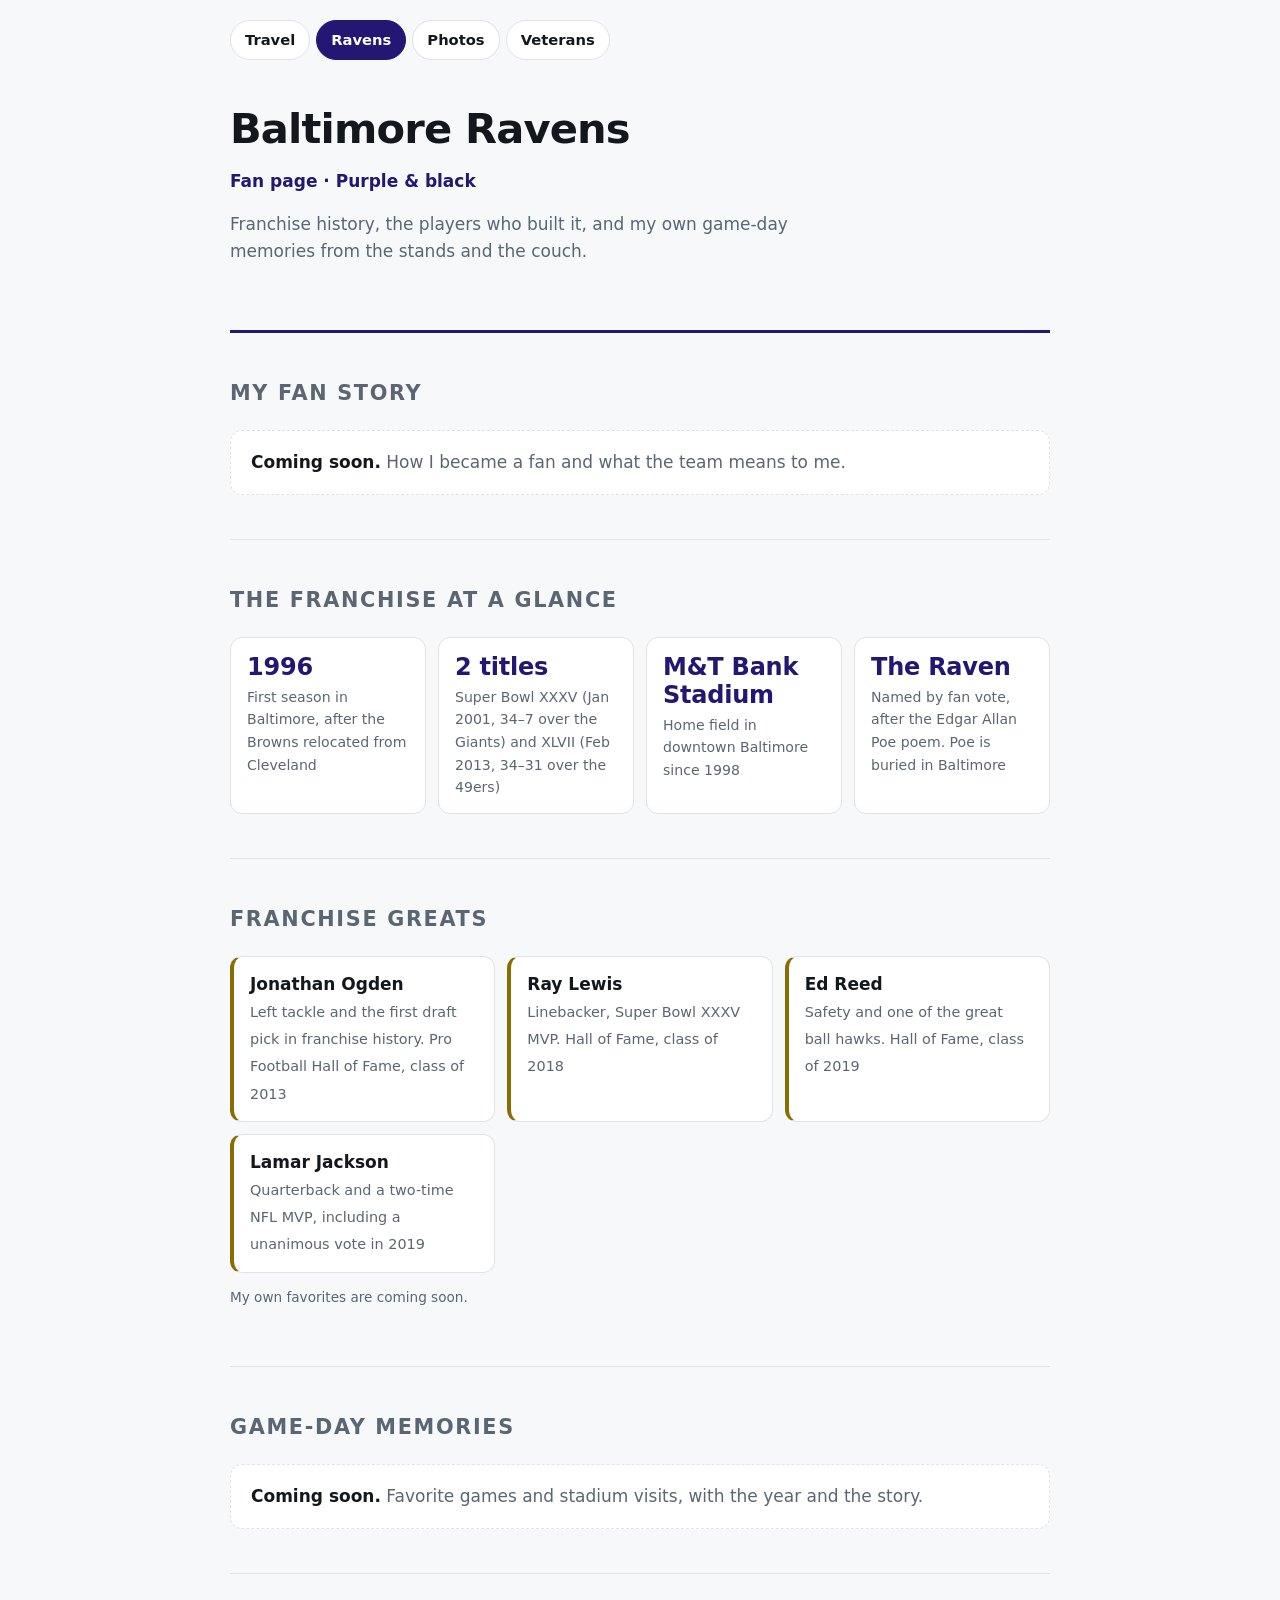
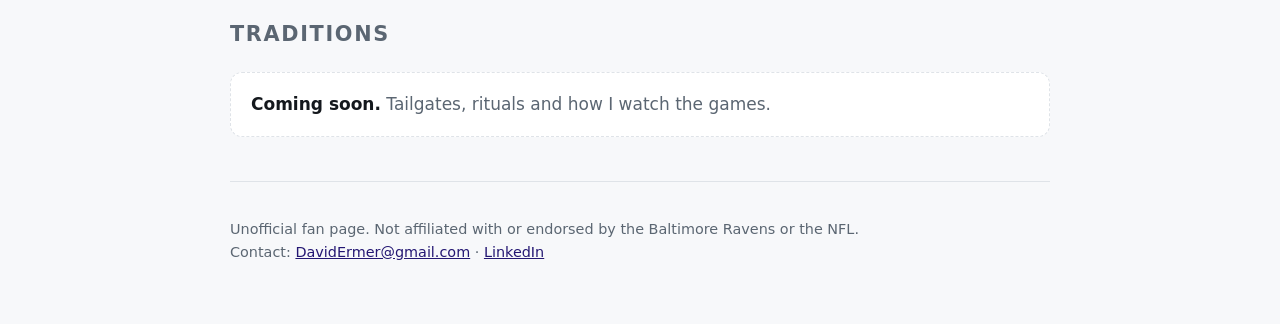
==== ravens.html @ 545f745b "Add files via upload" ====
<!doctype html>
<html lang="en">
<head>
<meta charset="utf-8">
<meta name="viewport" content="width=device-width, initial-scale=1">
<title>Baltimore Ravens Fan Page</title>
<meta name="description" content="An unofficial fan page for the Baltimore Ravens: franchise history, the greats, and a fan's game-day memories.">
<link rel="stylesheet" href="site.css">
<style>
  :root{--accent:#a68bff;--gold:#c9a227}
  @media (prefers-color-scheme: light){:root{--accent:#241773;--gold:#8a6d00}}
  .nav a[aria-current="page"]{color:#fff}
  header{border-bottom:3px solid var(--accent)}
  .facts{display:grid;grid-template-columns:repeat(auto-fit,minmax(190px,1fr));gap:12px}
  .fact{background:var(--panel);border:1px solid var(--line);border-radius:12px;padding:16px 16px 14px}
  .fact b{display:block;font-size:1.5rem;line-height:1.15;color:var(--accent);letter-spacing:-.01em}
  .fact span{display:block;color:var(--muted);font-size:.88rem;margin-top:4px}
  .greats{list-style:none;margin:0;padding:0;display:grid;grid-template-columns:repeat(auto-fit,minmax(250px,1fr));gap:12px}
  .greats li{background:var(--panel);border:1px solid var(--line);border-left:4px solid var(--gold);border-radius:12px;padding:14px 16px}
  .greats b{display:block}
  .greats span{color:var(--muted);font-size:.9rem}
  .soon{background:var(--panel);border:1px dashed var(--line);border-radius:12px;padding:18px 20px;color:var(--muted)}
  .soon b{color:var(--text)}
  .fine{color:var(--muted);font-size:.85rem}
</style>
</head>
<body>
<div class="wrap">
  <nav class="nav" aria-label="Site">
    <a href="index.html">Travel</a>
    <a href="ravens.html" aria-current="page">Ravens</a>
    <a href="photos.html">Photos</a>
    <a href="veterans.html">Veterans</a>
  </nav>
  <header>
    <h1>Baltimore Ravens</h1>
    <p class="tag">Fan page &middot; Purple &amp; black</p>
    <p class="lead">Franchise history, the players who built it, and my own game-day memories from the stands and the couch.</p>
  </header>

  <section id="story">
    <h2>My fan story</h2>
    <!-- EDIT: replace the box below with your own paragraph(s) -->
    <div class="soon"><b>Coming soon.</b> How I became a fan and what the team means to me.</div>
  </section>

  <section id="glance">
    <h2>The franchise at a glance</h2>
    <div class="facts">
      <div class="fact"><b>1996</b><span>First season in Baltimore, after the Browns relocated from Cleveland</span></div>
      <div class="fact"><b>2 titles</b><span>Super Bowl XXXV (Jan 2001, 34&ndash;7 over the Giants) and XLVII (Feb 2013, 34&ndash;31 over the 49ers)</span></div>
      <div class="fact"><b>M&amp;T Bank Stadium</b><span>Home field in downtown Baltimore since 1998</span></div>
      <div class="fact"><b>The Raven</b><span>Named by fan vote, after the Edgar Allan Poe poem. Poe is buried in Baltimore</span></div>
    </div>
  </section>

  <section id="greats">
    <h2>Franchise greats</h2>
    <ul class="greats">
      <li><b>Jonathan Ogden</b><span>Left tackle and the first draft pick in franchise history. Pro Football Hall of Fame, class of 2013</span></li>
      <li><b>Ray Lewis</b><span>Linebacker, Super Bowl XXXV MVP. Hall of Fame, class of 2018</span></li>
      <li><b>Ed Reed</b><span>Safety and one of the great ball hawks. Hall of Fame, class of 2019</span></li>
      <li><b>Lamar Jackson</b><span>Quarterback and a two-time NFL MVP, including a unanimous vote in 2019</span></li>
    </ul>
    <p class="fine" style="margin-top:14px">My own favorites are coming soon.</p>
  </section>

  <section id="memories">
    <h2>Game-day memories</h2>
    <!-- EDIT: add one block per memory, newest first:
    <div class="job"><h3>Game or moment</h3><div class="meta">Year &middot; Where</div><p>Your memory.</p></div> -->
    <div class="soon"><b>Coming soon.</b> Favorite games and stadium visits, with the year and the story.</div>
  </section>

  <section id="traditions">
    <h2>Traditions</h2>
    <!-- EDIT: tailgates, rituals, how you watch games -->
    <div class="soon"><b>Coming soon.</b> Tailgates, rituals and how I watch the games.</div>
  </section>

  <footer>Unofficial fan page. Not affiliated with or endorsed by the Baltimore Ravens or the NFL.<br>
  Contact: <a href="mailto:DavidErmer@gmail.com">DavidErmer@gmail.com</a> &middot; <a href="https://www.linkedin.com/in/davidermer">LinkedIn</a></footer>
</div>
</body>
</html>
---- site.css ----
:root{--bg:#0e1116;--panel:#161b22;--text:#e6edf3;--muted:#9aa4af;--accent:#4aa3ff;--line:#262d36}
  @media (prefers-color-scheme: light){:root{--bg:#f7f8fa;--panel:#fff;--text:#14181d;--muted:#5b6672;--accent:#0b66d0;--line:#dfe3e8}}
  *{box-sizing:border-box}
  body{margin:0;background:var(--bg);color:var(--text);font:17px/1.6 system-ui,-apple-system,Segoe UI,Roboto,sans-serif}
  .wrap{max-width:860px;margin:0 auto;padding:0 20px}
  header{padding:72px 0 40px;border-bottom:1px solid var(--line)}
  h1{font-size:2.6rem;margin:0 0 6px;letter-spacing:-.02em}
  .tag{color:var(--accent);font-weight:600;margin:0 0 16px}
  .lead{color:var(--muted);max-width:640px;margin:0 0 24px}
  .btn{display:inline-block;padding:10px 18px;border-radius:8px;border:1px solid var(--accent);color:var(--accent);text-decoration:none;font-weight:600;margin-right:10px}
  .btn.primary{background:var(--accent);color:#fff}
  section{padding:44px 0;border-bottom:1px solid var(--line)}
  h2{font-size:1.3rem;margin:0 0 20px;text-transform:uppercase;letter-spacing:.08em;color:var(--muted)}
  .job{background:var(--panel);border:1px solid var(--line);border-radius:12px;padding:20px 22px;margin-bottom:16px}
  .job h3{margin:0;font-size:1.1rem}
  .job .meta{color:var(--muted);font-size:.92rem;margin:2px 0 10px}
  .job ul{margin:0;padding-left:20px}
  .chips{display:flex;flex-wrap:wrap;gap:8px}
  .chip{background:var(--panel);border:1px solid var(--line);border-radius:999px;padding:6px 14px;font-size:.92rem}
  footer{padding:36px 0 60px;color:var(--muted);font-size:.9rem}
  a{color:var(--accent)}

  .nav{display:flex;flex-wrap:wrap;gap:6px;padding:20px 0 0}
  .nav a{display:inline-block;padding:7px 14px;border-radius:999px;border:1px solid var(--line);color:var(--text);text-decoration:none;font-size:.92rem;font-weight:600;background:var(--panel)}
  .nav a:hover{border-color:var(--accent)}
  .nav a[aria-current="page"]{background:var(--accent);border-color:var(--accent);color:#fff}
  .nav a:focus-visible{outline:2px solid var(--accent);outline-offset:2px}
  .nav+header{padding-top:36px}
  footer a{white-space:nowrap}
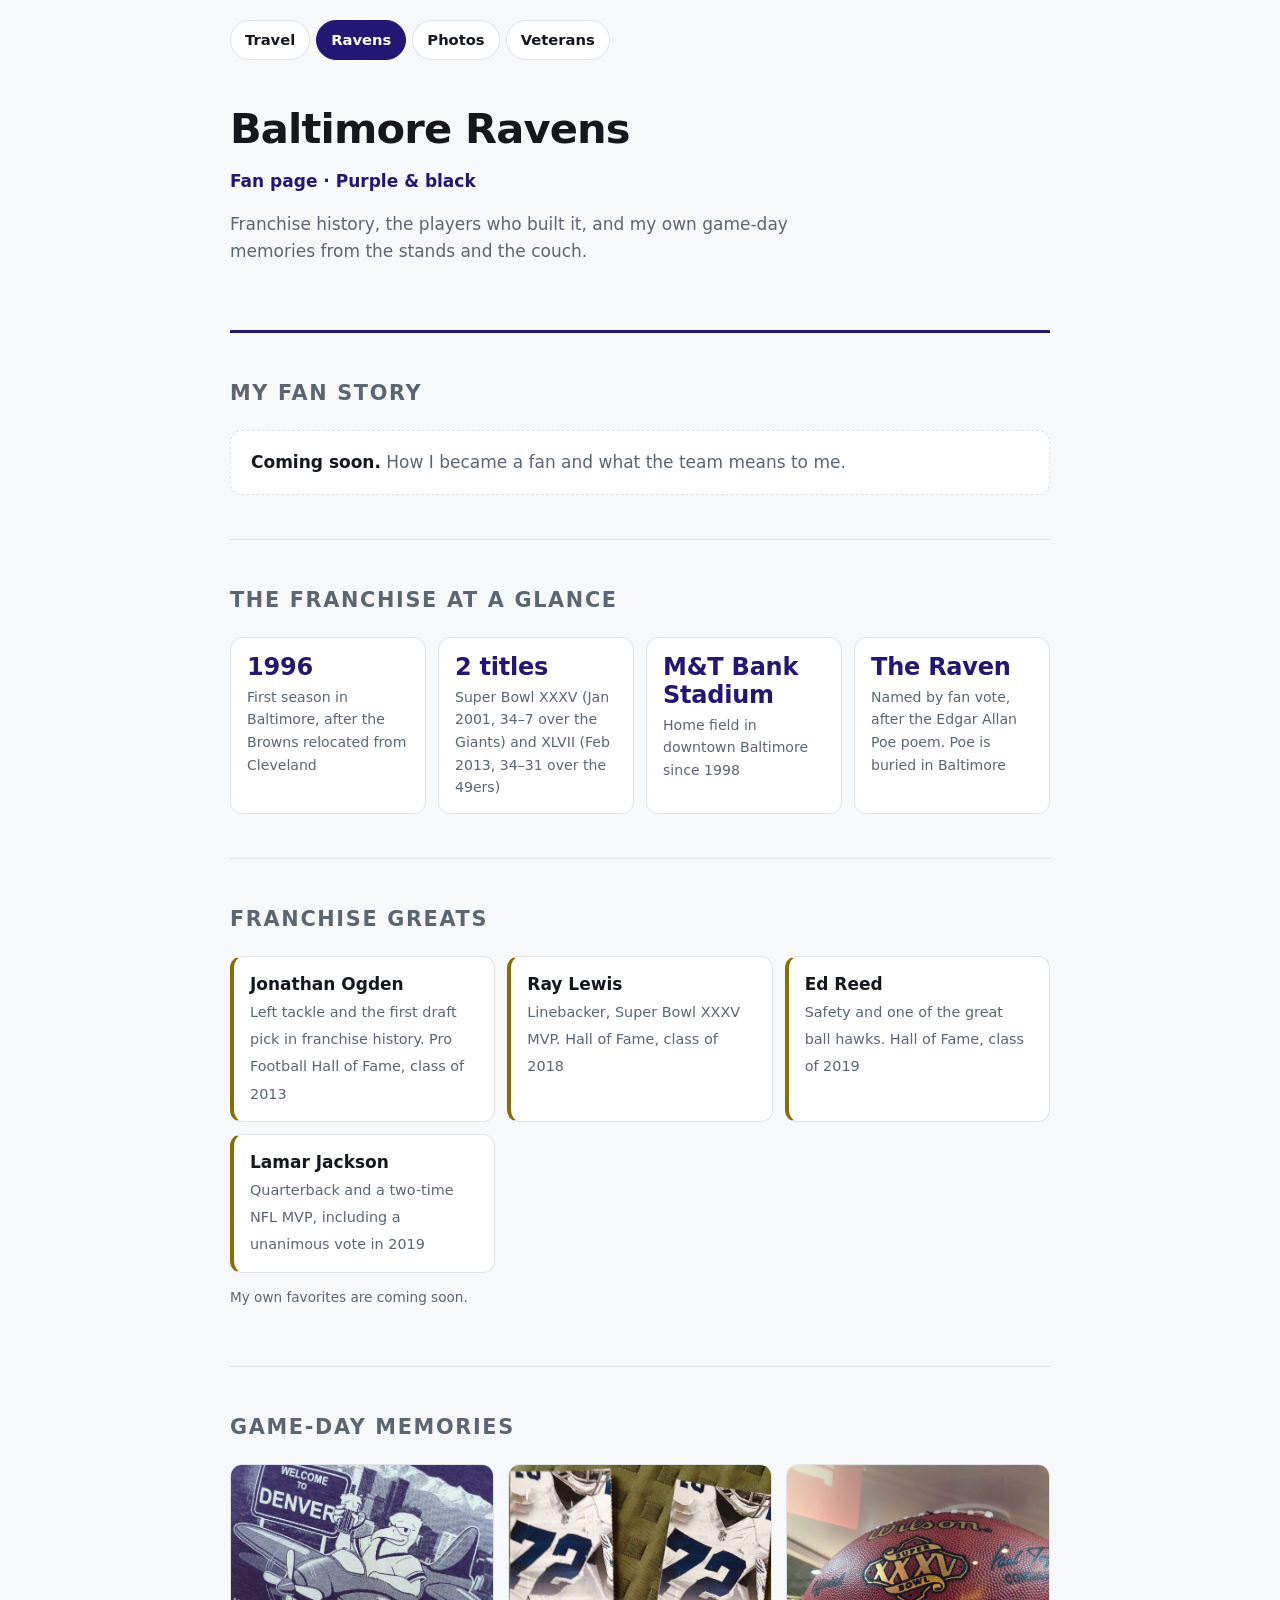
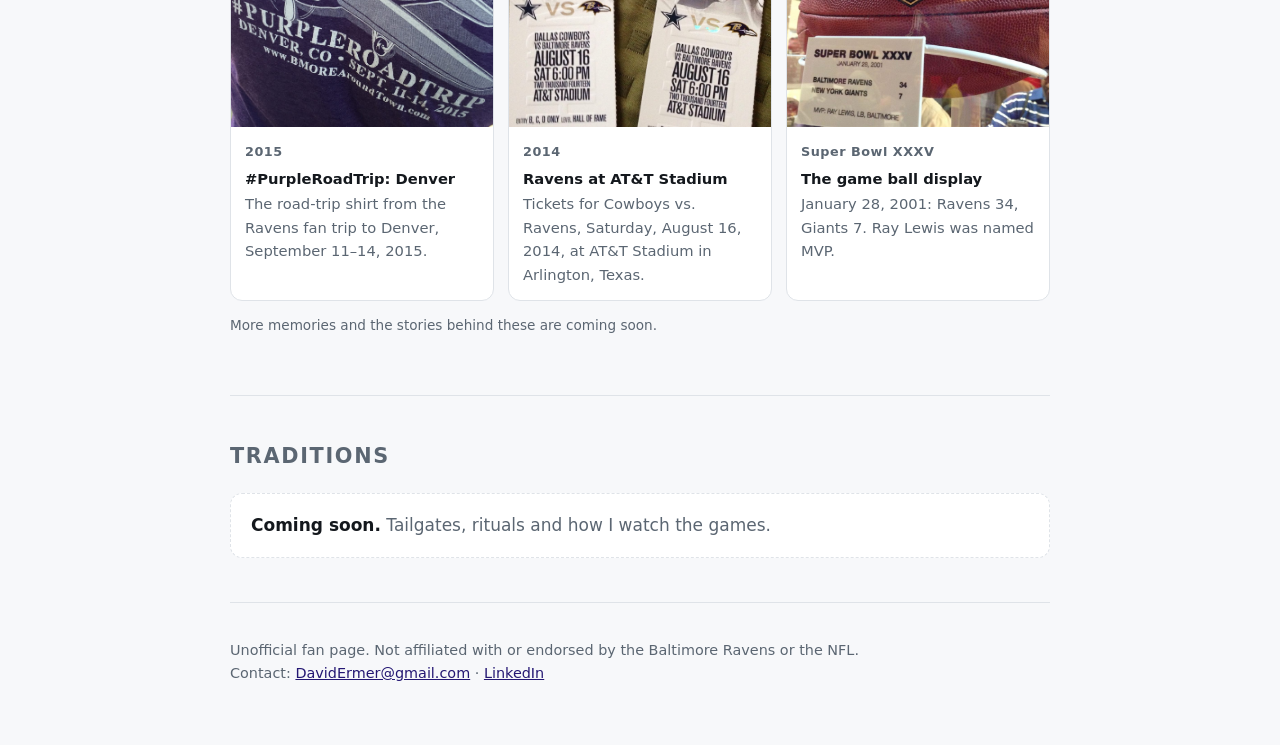
==== commit 69d34f57: "Add files via upload" ====
--- a/ravens.html
+++ b/ravens.html
@@ -22,6 +22,13 @@
   .soon{background:var(--panel);border:1px dashed var(--line);border-radius:12px;padding:18px 20px;color:var(--muted)}
   .soon b{color:var(--text)}
   .fine{color:var(--muted);font-size:.85rem}
+  .memories{display:grid;grid-template-columns:repeat(auto-fit,minmax(250px,1fr));gap:14px}
+  .mem{margin:0;background:var(--panel);border:1px solid var(--line);border-radius:12px;overflow:hidden}
+  .mem img{display:block;width:100%;aspect-ratio:1/1;object-fit:cover;background:var(--line)}
+  .mem figcaption{padding:12px 14px 14px;font-size:.92rem}
+  .mem figcaption b{display:block;color:var(--text);margin-bottom:2px}
+  .mem figcaption span{color:var(--muted)}
+  .yr{display:inline-block;color:var(--accent);font-weight:700;font-size:.8rem;letter-spacing:.04em;margin-bottom:4px}
 </style>
 </head>
 <body>
@@ -67,9 +74,21 @@
 
   <section id="memories">
     <h2>Game-day memories</h2>
-    <!-- EDIT: add one block per memory, newest first:
-    <div class="job"><h3>Game or moment</h3><div class="meta">Year &middot; Where</div><p>Your memory.</p></div> -->
-    <div class="soon"><b>Coming soon.</b> Favorite games and stadium visits, with the year and the story.</div>
+    <div class="memories">
+      <figure class="mem">
+        <img style="object-position:50% 78%" src="photos/ravens-purple-road-trip-2015.jpg" alt="Purple t-shirt with a cartoon raven in a propeller plane holding a beer, in front of a Welcome to Denver sign and the Rocky Mountains" loading="lazy">
+        <figcaption><span class="yr">2015</span><b>#PurpleRoadTrip: Denver</b><span>The road-trip shirt from the Ravens fan trip to Denver, September 11&ndash;14, 2015.</span></figcaption>
+      </figure>
+      <figure class="mem">
+        <img style="object-position:50% 80%" src="photos/ravens-cowboys-tickets-2014.jpg" alt="Two tickets for Dallas Cowboys versus Baltimore Ravens at AT&T Stadium, Saturday August 16, 2014" loading="lazy">
+        <figcaption><span class="yr">2014</span><b>Ravens at AT&amp;T Stadium</b><span>Tickets for Cowboys vs. Ravens, Saturday, August 16, 2014, at AT&amp;T Stadium in Arlington, Texas.</span></figcaption>
+      </figure>
+      <figure class="mem">
+        <img src="photos/ravens-super-bowl-xxxv-ball.jpg" alt="Wilson football in a display case marked Super Bowl XXXV, with a card showing Baltimore Ravens 34, New York Giants 7" loading="lazy">
+        <figcaption><span class="yr">Super Bowl XXXV</span><b>The game ball display</b><span>January 28, 2001: Ravens 34, Giants 7. Ray Lewis was named MVP.</span></figcaption>
+      </figure>
+    </div>
+    <p class="fine" style="margin-top:14px">More memories and the stories behind these are coming soon.</p>
   </section>
 
   <section id="traditions">
